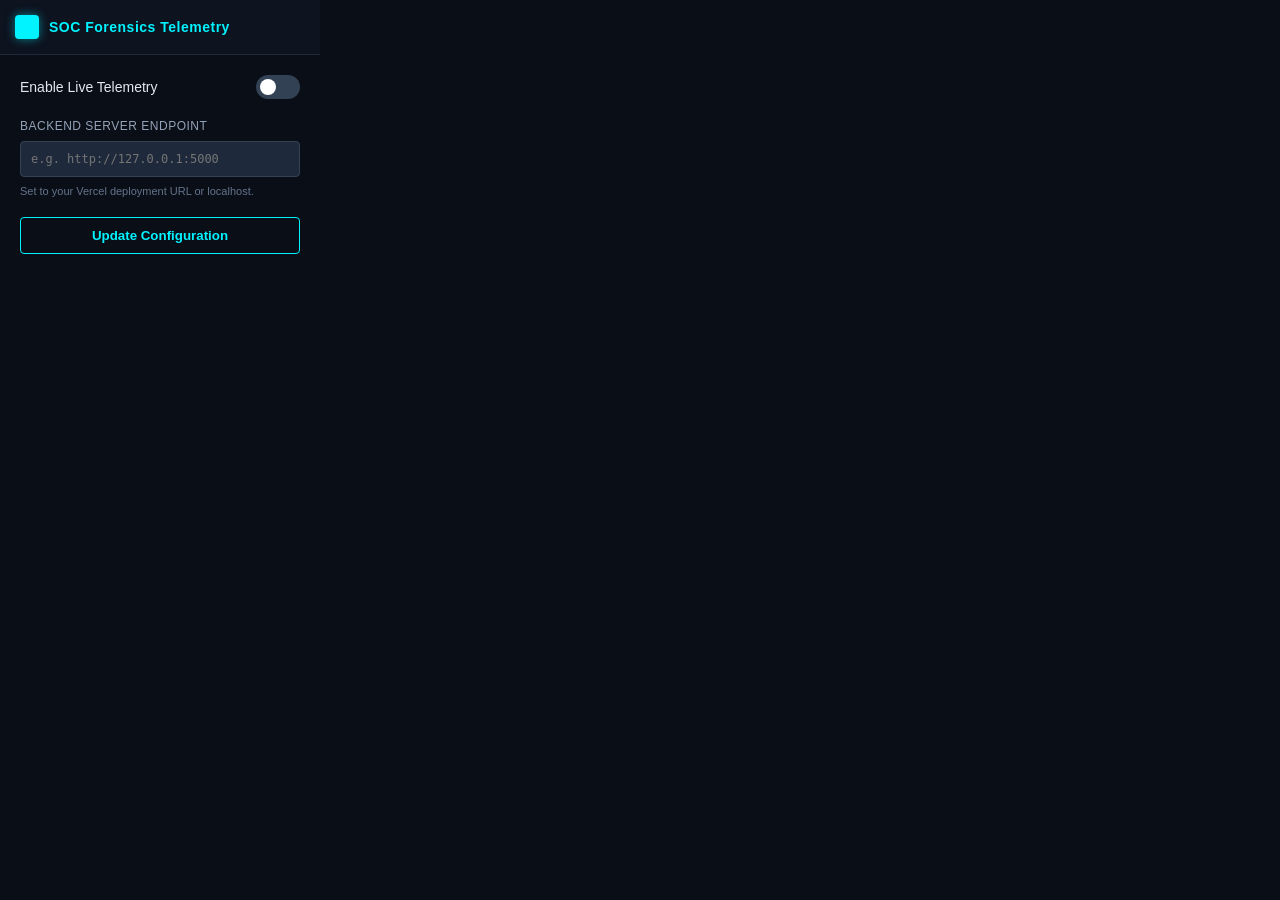
==== extension/popup.html @ 378a7628 "Implement serverless telemetry bridge for extension" ====
<!DOCTYPE html>
<html>
<head>
    <title>SOC Telemetry Config</title>
    <link rel="stylesheet" href="popup.css">
</head>
<body>
    <div class="header">
        <div class="logo"></div>
        <h2>SOC Forensics Telemetry</h2>
    </div>

    <div class="container">
        <label class="switch-container">
            <span class="label-text">Enable Live Telemetry</span>
            <label class="switch">
                <input type="checkbox" id="enableToggle">
                <span class="slider round"></span>
            </label>
        </label>

        <div class="input-group">
            <label for="backendUrl">Backend Server Endpoint</label>
            <input type="text" id="backendUrl" placeholder="e.g. http://127.0.0.1:5000">
            <small>Set to your Vercel deployment URL or localhost.</small>
        </div>

        <button id="saveBtn">Update Configuration</button>
        <div id="status"></div>
    </div>

    <script src="popup.js"></script>
</body>
</html>
---- extension/popup.css ----
body {
    font-family: 'Segoe UI', Tahoma, Geneva, Verdana, sans-serif;
    background-color: #0A0E17;
    color: #e2e8f0;
    width: 320px;
    margin: 0;
    padding: 0;
}

.header {
    background-color: #0d131f;
    padding: 15px;
    border-bottom: 1px solid #1e293b;
    display: flex;
    align-items: center;
    gap: 10px;
}

.logo {
    width: 24px;
    height: 24px;
    background-color: #00f3ff;
    border-radius: 4px;
    box-shadow: 0 0 10px rgba(0, 243, 255, 0.5);
}

h2 {
    margin: 0;
    font-size: 14px;
    font-weight: 600;
    color: #00f3ff;
    letter-spacing: 0.5px;
}

.container {
    padding: 20px;
}

.switch-container {
    display: flex;
    justify-content: space-between;
    align-items: center;
    margin-bottom: 20px;
}

.label-text {
    font-size: 14px;
    font-weight: 500;
}

/* The switch - the box around the slider */
.switch {
  position: relative;
  display: inline-block;
  width: 44px;
  height: 24px;
}

.switch input { 
  opacity: 0;
  width: 0;
  height: 0;
}

.slider {
  position: absolute;
  cursor: pointer;
  top: 0;
  left: 0;
  right: 0;
  bottom: 0;
  background-color: #334155;
  transition: .4s;
}

.slider:before {
  position: absolute;
  content: "";
  height: 16px;
  width: 16px;
  left: 4px;
  bottom: 4px;
  background-color: white;
  transition: .4s;
}

input:checked + .slider {
  background-color: #00f3ff;
}

input:focus + .slider {
  box-shadow: 0 0 1px #00f3ff;
}

input:checked + .slider:before {
  transform: translateX(20px);
}

.slider.round {
  border-radius: 24px;
}

.slider.round:before {
  border-radius: 50%;
}

.input-group {
    margin-bottom: 20px;
    display: flex;
    flex-direction: column;
    gap: 8px;
}

.input-group label {
    font-size: 12px;
    color: #94a3b8;
    text-transform: uppercase;
    letter-spacing: 0.5px;
}

.input-group input {
    background-color: #1e293b;
    border: 1px solid #334155;
    color: #f8fafc;
    padding: 10px;
    border-radius: 4px;
    font-family: monospace;
    font-size: 12px;
}

.input-group input:focus {
    outline: none;
    border-color: #00f3ff;
    box-shadow: 0 0 5px rgba(0, 243, 255, 0.3);
}

.input-group small {
    font-size: 11px;
    color: #64748b;
}

button {
    width: 100%;
    padding: 10px;
    background-color: transparent;
    border: 1px solid #00f3ff;
    color: #00f3ff;
    border-radius: 4px;
    cursor: pointer;
    font-weight: 600;
    transition: all 0.2s;
}

button:hover {
    background-color: rgba(0, 243, 255, 0.1);
    box-shadow: 0 0 10px rgba(0, 243, 255, 0.2);
}

#status {
    margin-top: 15px;
    text-align: center;
    font-size: 12px;
    color: #10b981;
    min-height: 16px;
}
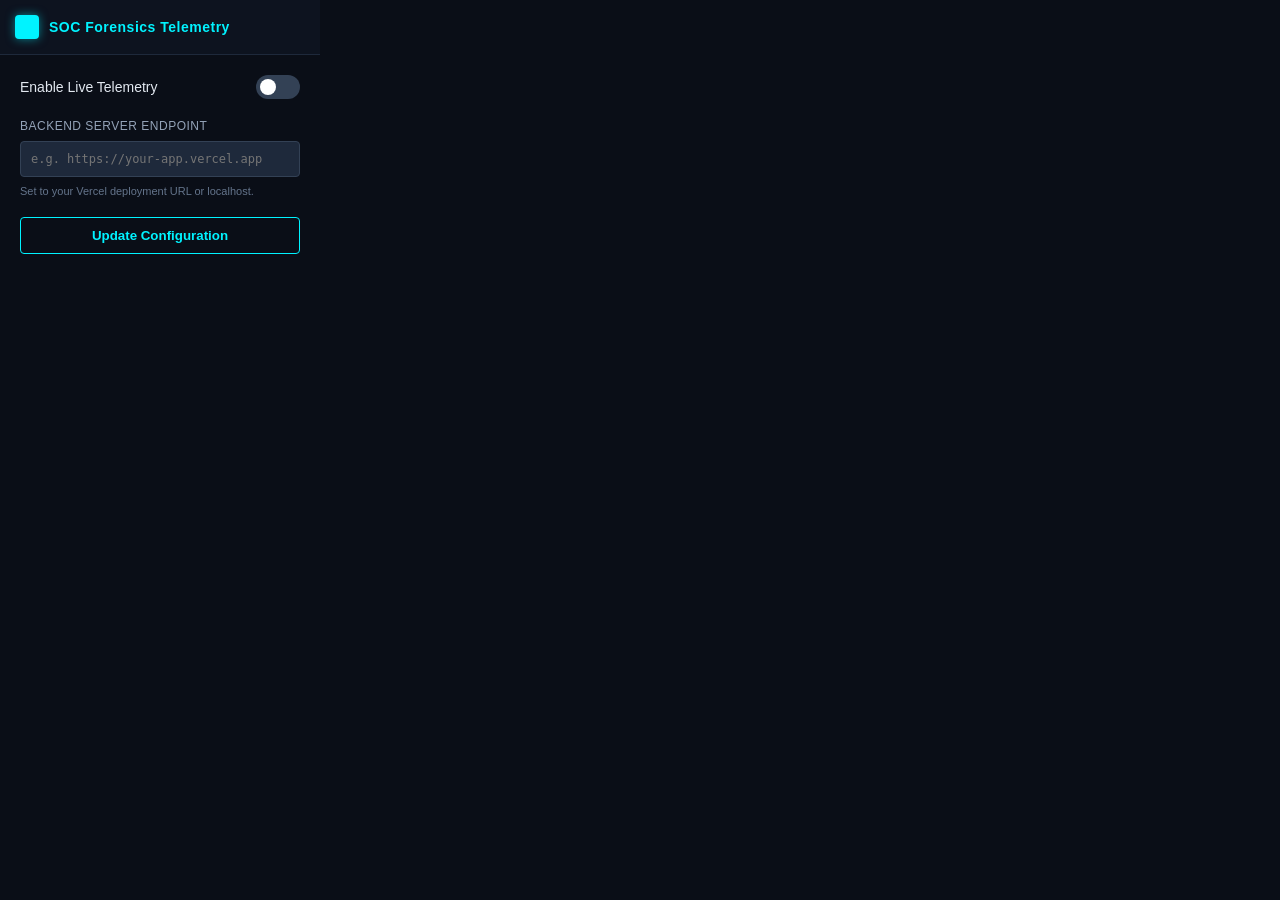
==== commit 87ded13f: "Fix Browser Threat Hunter live tab capture The dashboard could never show live data: the Threat Hunt" ====
--- a/extension/popup.html
+++ b/extension/popup.html
@@ -21,7 +21,7 @@
 
         <div class="input-group">
             <label for="backendUrl">Backend Server Endpoint</label>
-            <input type="text" id="backendUrl" placeholder="e.g. http://127.0.0.1:5000">
+            <input type="text" id="backendUrl" placeholder="e.g. https://your-app.vercel.app">
             <small>Set to your Vercel deployment URL or localhost.</small>
         </div>
 
